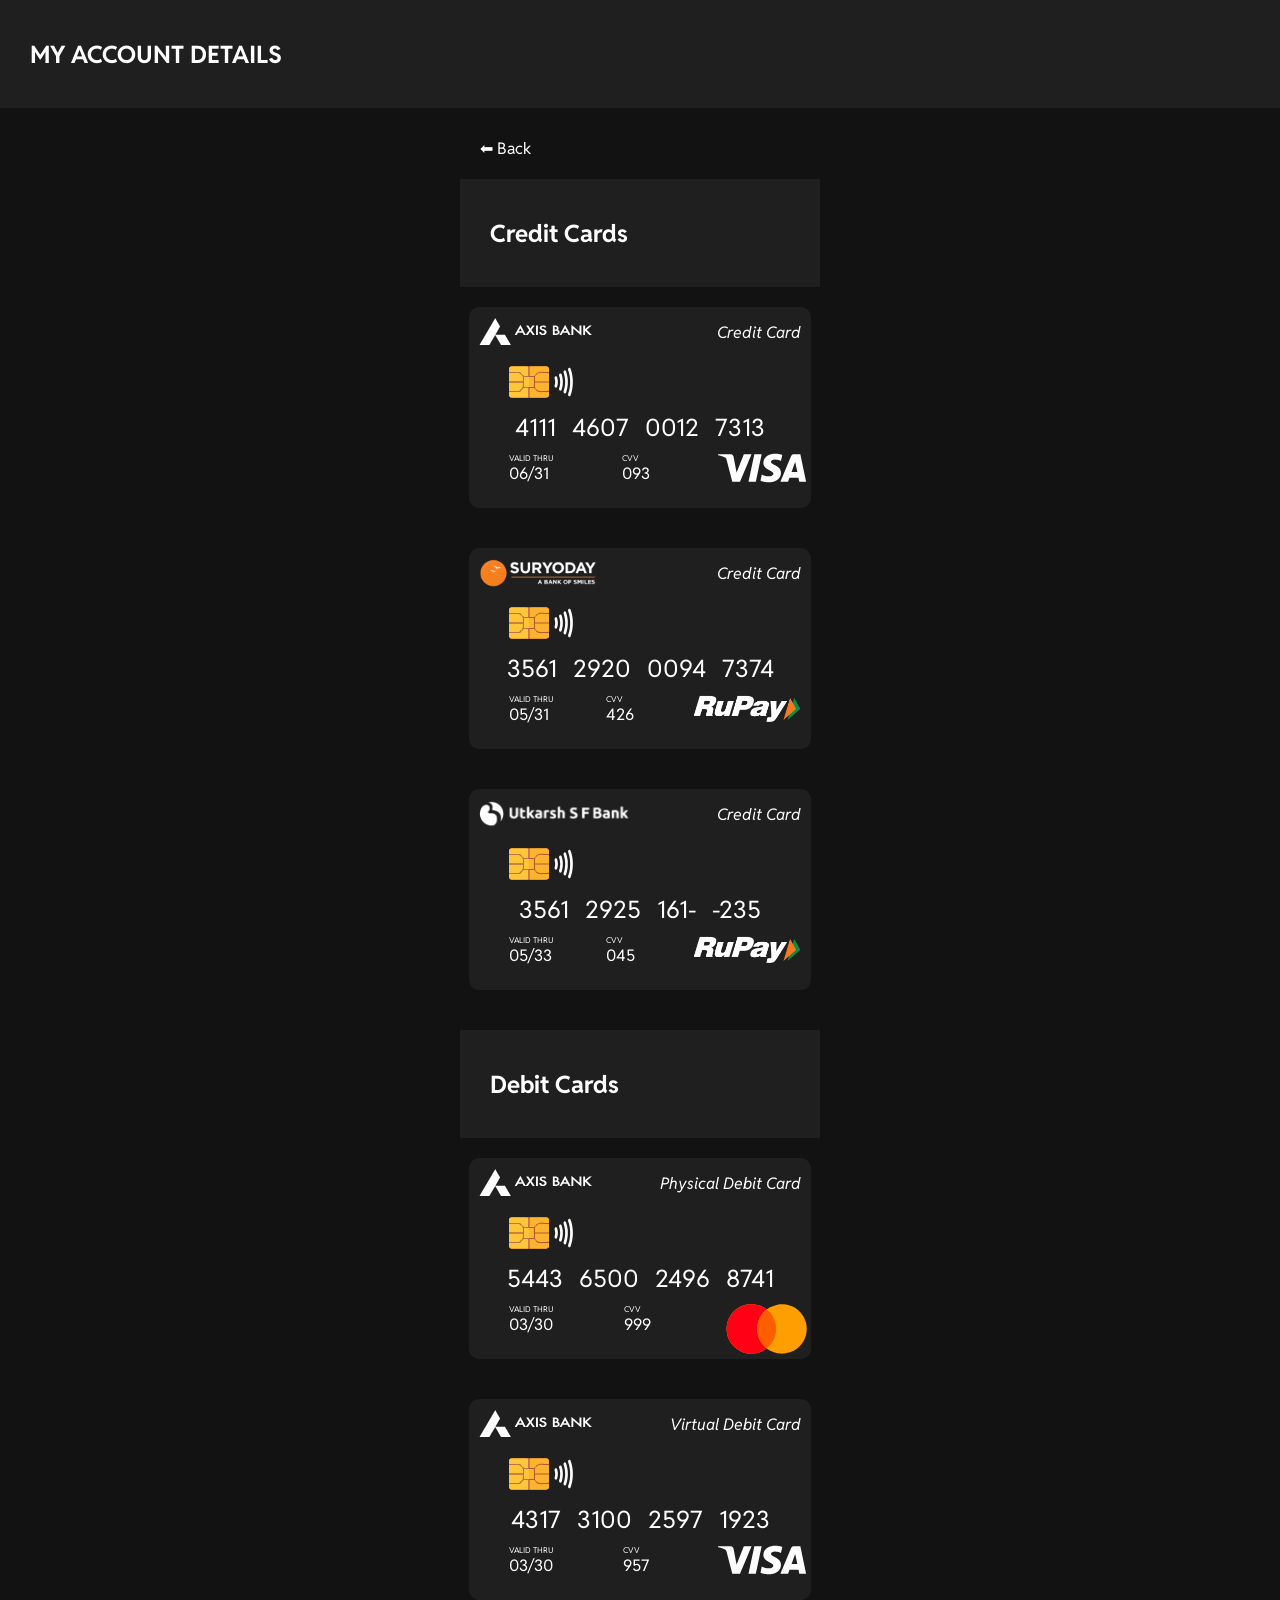
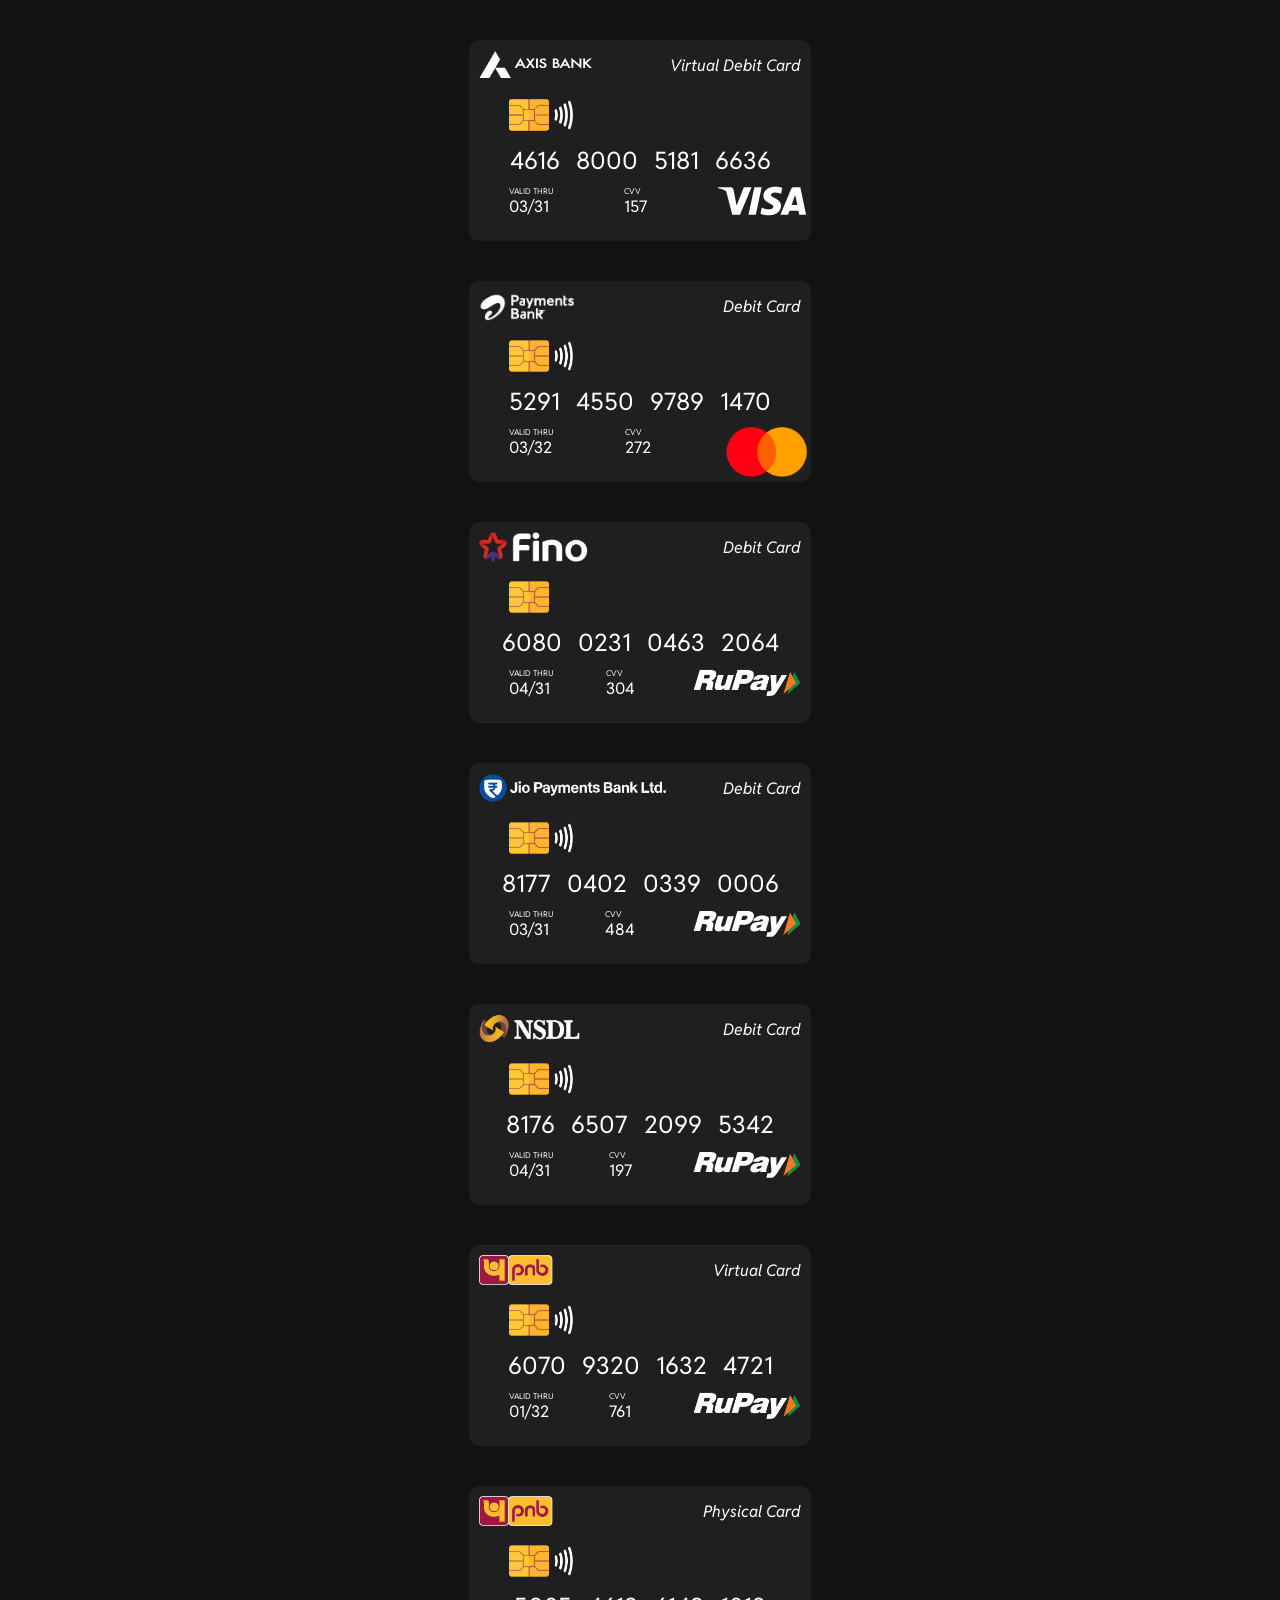
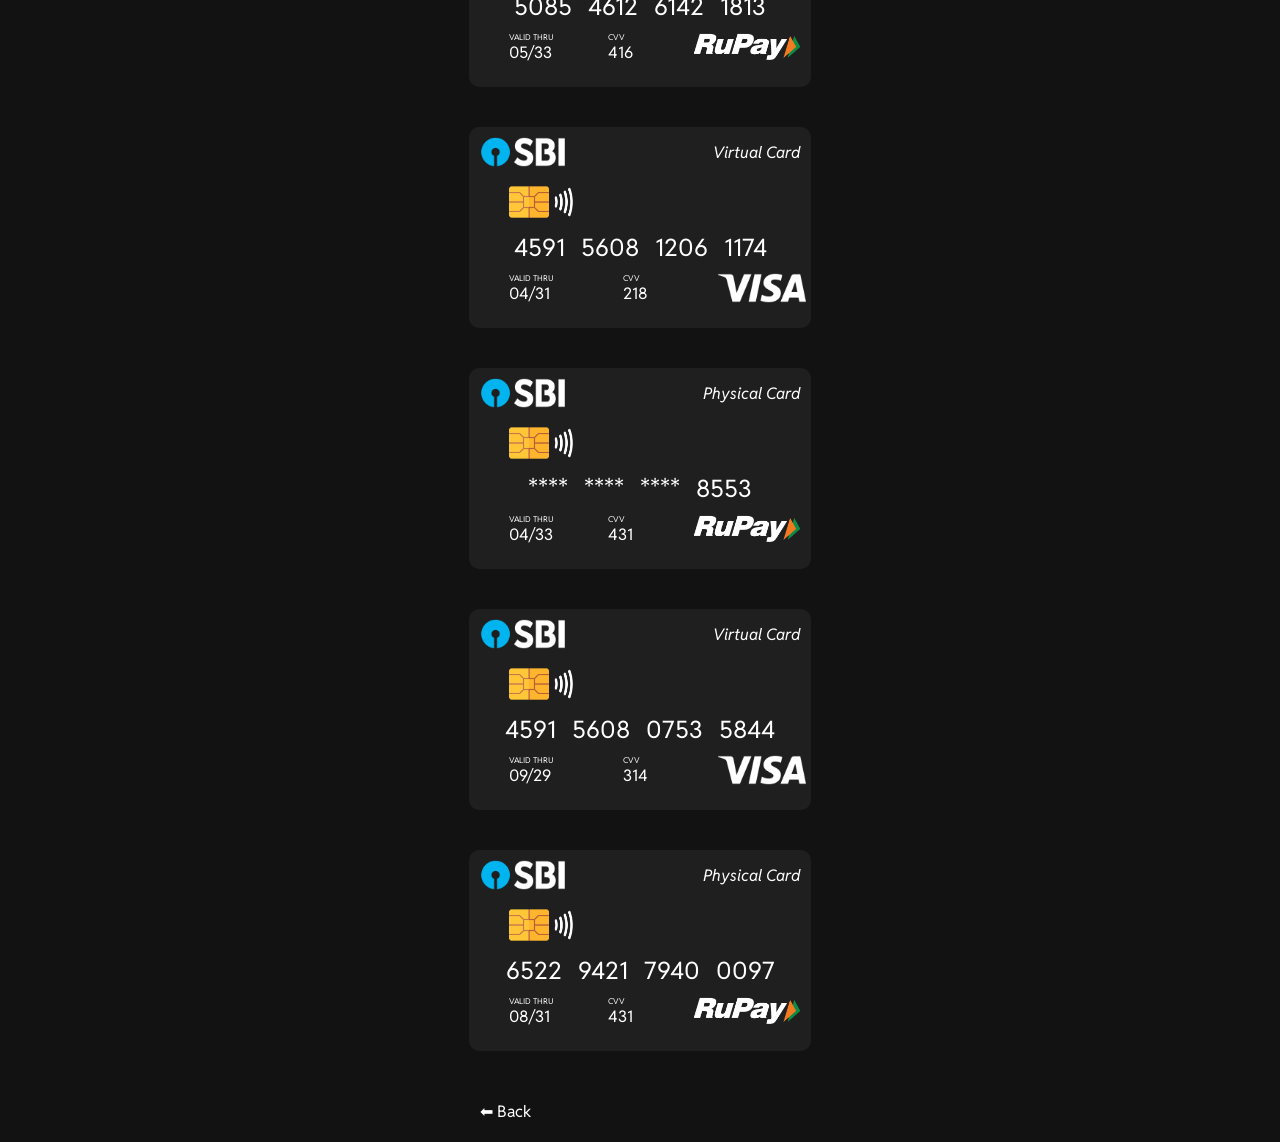
==== debit.html @ 29caac59 "Add files via upload" ====
<!DOCTYPE html>
<html lang="en">
<head>
    <meta charset="UTF-8">
    <meta name="viewport" content="width=device-width, initial-scale=1.0">
    <title>My Debit Cards</title>
    <link rel="stylesheet" href="style.css">
</head>
<body>
   <header>
        <div>
            <h2>MY ACCOUNT DETAILS</h2>
        </div>
        
   </header>
 <main>
      <button class="back-btn" onclick="history.back()">⬅ Back</button>

   <header>
      <div>
         <h2>Credit Cards</h2>
      </div> 
   </header>
  <!--Credit Crads-->
  <!--Axis Bank-->
<div class="card">
        <div class="card-top">
            <img class="bank-logo" src="assets/axis-logo.svg" alt="">
            <p>Credit Card</p>
        </div>
        
        <div class="fox4">
           <img class="chip" src="assets/chip.svg" alt="">
           <img class="contactless" src="assets/contactless.svg" alt="">
        </div>
        <p class="card-no" onclick="copyToClipboard(this)">4111 4607 0012 7313</p>
        
        <div class="fox3">
            <div class="validity">
               <div class="fox1"><p>VALID THRU</p></div>
               <div class="fox2"><p>06/31</p></div> 
            </div>
            <div class="validity2">
               <div class="fox1"><p>CVV</p></div>
               <div class="fox2"><p>093</p></div> 
            </div> 
            <div class="fox7"><img src="assets/visa.svg" alt="img"></div>
        </div>
   </div>
 <!--Suryodoy SF Bank-->
 <div class="card">
        <div class="card-top">
            <img class="bank-logo" src="assets/SSFB-logo.png" alt="">
            <p>Credit Card</p>
        </div>
        
        <div class="fox4">
           <img class="chip" src="assets/chip.svg" alt="">
           <img class="contactless" src="assets/contactless.svg" alt="">
        </div>
        <p class="card-no" onclick="copyToClipboard(this)">3561 2920 0094 7374</p>
        
        <div class="fox3">
            <div class="validity">
               <div class="fox1"><p>VALID THRU</p></div>
               <div class="fox2"><p>05/31</p></div> 
            </div>
            <div class="validity2">
               <div class="fox1"><p>CVV</p></div>
               <div class="fox2"><p>426</p></div> 
            </div> 
            <div class="fox7"><img src="assets/rupay.png" alt="img"></div>
        </div>
   </div>

 <!--Utkarsh SF Bank-->
<div class="card">
        <div class="card-top">
            <img class="bank-logo" src="assets/USFB-logo.png" alt="">
            <p>Credit Card</p>
        </div>
        
        <div class="fox4">
           <img class="chip" src="assets/chip.svg" alt="">
           <img class="contactless" src="assets/contactless.svg" alt="">
        </div>
        <p class="card-no" onclick="copyToClipboard(this)">3561 2925 161- -235</p>
        
        <div class="fox3">
            <div class="validity">
               <div class="fox1"><p>VALID THRU</p></div>
               <div class="fox2"><p>05/33</p></div> 
            </div>
            <div class="validity2">
               <div class="fox1"><p>CVV</p></div>
               <div class="fox2"><p>045</p></div> 
            </div> 
            <div class="fox7"><img src="assets/rupay.png" alt="img"></div>
        </div>
   </div>

  <!--Debit Crads-->
  <header>
      <div>
         <h2>Debit Cards</h2>
      </div> 
   </header>
  <!-- Axis Bank-->   

     <div class="card">
        <div class="card-top">
            <img class="bank-logo" src="assets/axis-logo.svg" alt="">
            <p>Physical Debit Card</p>
        </div>
        <div class="fox4">
           <img class="chip" src="assets/chip.svg" alt="">
           <img class="contactless" src="assets/contactless.svg" alt="">
        </div>
        <p class="card-no" onclick="copyToClipboard(this)">5443 6500 2496 8741</p>
        
        <div class="fox3">
            <div class="validity">
               <div class="fox1"><p>VALID THRU</p></div>
               <div class="fox2"><p>03/30</p></div> 
            </div>
            <div class="validity2">
               <div class="fox1"><p>CVV</p></div>
               <div class="fox2"><p>999</p></div> 
            </div> 
            <div class="fox5"><img src="assets/Mastercard.svg" alt="img"></div>
         </div>
      </div>   

      <div class="card">
        <div class="card-top">
            <img class="bank-logo" src="assets/axis-logo.svg" alt="">
            <p>Virtual Debit Card</p>
        </div>
        
        <div class="fox4">
           <img class="chip" src="assets/chip.svg" alt="">
           <img class="contactless" src="assets/contactless.svg" alt="">
        </div>
        <p class="card-no" onclick="copyToClipboard(this)">4317 3100 2597 1923</p>
        
        <div class="fox3">
            <div class="validity">
               <div class="fox1"><p>VALID THRU</p></div>
               <div class="fox2"><p>03/30</p></div> 
            </div>
            <div class="validity2">
               <div class="fox1"><p>CVV</p></div>
               <div class="fox2"><p>957</p></div> 
            </div> 
            <div class="fox7"><img src="assets/visa.svg" alt="img"></div>
        </div>
   </div>
 <!-- Aiyub Hussain-->
   <div class="card">
        <div class="card-top">
            <img class="bank-logo" src="assets/axis-logo.svg" alt="">
            <p>Virtual Debit Card</p>
        </div>
        
        <div class="fox4">
           <img class="chip" src="assets/chip.svg" alt="">
           <img class="contactless" src="assets/contactless.svg" alt="">
        </div>
        <p class="card-no" onclick="copyToClipboard(this)">4616 8000 5181 6636</p>
        
        <div class="fox3">
            <div class="validity">
               <div class="fox1"><p>VALID THRU</p></div>
               <div class="fox2"><p>03/31</p></div> 
            </div>
            <div class="validity2">
               <div class="fox1"><p>CVV</p></div>
               <div class="fox2"><p>157</p></div> 
            </div> 
            <div class="fox7"><img src="assets/visa.svg" alt="img"></div>
        </div>
   </div>

 <!-- Airtel Payments Bank-->  
   <div class="card">
        <div class="card-top">
            <img class="bank-logo" src="assets/AB.png" alt="">
            <p>Debit Card</p>
        </div>
        <div class="fox4">
           <img class="chip" src="assets/chip.png" alt="">
           <img class="contactless" src="assets/contactless.png" alt="">
        </div>
        <p class="card-no" onclick="copyToClipboard(this)">5291 4550 9789 1470</p>
        
        <div class="fox3">
            <div class="validity">
               <div class="fox1"><p>VALID THRU</p></div>
               <div class="fox2"><p>03/32</p></div> 
            </div>
            <div class="validity2">
               <div class="fox1"><p>CVV</p></div>
               <div class="fox2"><p>272</p></div> 
            </div> 
            <div class="fox5"><img src="assets/Mastercard.png" alt="img"></div>
        </div>
     
   </div>

  <!-- Fino Payments Bank-->

  <div class="card">
        <div class="card-top">
            <img class="bank-logo" src="assets/Fino-logo.png" alt="">
            <p>Debit Card</p>
        </div>
        <div class="fox4">
           <img class="chip" src="assets/chip.png" alt="">
           
        </div>
        <p class="card-no" onclick="copyToClipboard(this)">6080 0231 0463 2064</p>
        
        <div class="fox3">
            <div class="validity">
               <div class="fox1"><p>VALID THRU</p></div>
               <div class="fox2"><p>04/31</p></div> 
            </div>
            <div class="validity2">
               <div class="fox1"><p>CVV</p></div>
               <div class="fox2"><p>304</p></div> 
            </div> 
            <div class="fox7"><img src="assets/rupay.png" alt="img"></div>
        </div>
     
   </div>

 <!-- Jio Payments Bank-->
  <div class="card">
        <div class="card-top">
            <img class="bank-logo" src="assets/JIOPB-logo.png" alt="">
            <p>Debit Card</p>
        </div>
        <div class="fox4">
           <img class="chip" src="assets/chip.png" alt="">
           <img class="contactless" src="assets/contactless.png" alt="">
        </div>
        <p class="card-no" onclick="copyToClipboard(this)">8177 0402 0339 0006</p>
        
        <div class="fox3">
            <div class="validity">
               <div class="fox1"><p>VALID THRU</p></div>
               <div class="fox2"><p>03/31</p></div> 
            </div>
            <div class="validity2">
               <div class="fox1"><p>CVV</p></div>
               <div class="fox2"><p>484</p></div> 
            </div> 
            <div class="fox7"><img src="assets/rupay.svg" alt="img"></div>
        </div>
     
   </div>
 <!-- NSDL Payments Bank-->
   <div class="card">
        <div class="card-top">
            <img class="bank-logo" src="assets/NSDL-logo.png" alt="">
            <p>Debit Card</p>
        </div>
        <div class="fox4">
           <img class="chip" src="assets/chip.png" alt="">
           <img class="contactless" src="assets/contactless.png" alt="">
        </div>
        <p class="card-no" onclick="copyToClipboard(this)">8176 6507 2099 5342</p>
        
        <div class="fox3">
            <div class="validity">
               <div class="fox1"><p>VALID THRU</p></div>
               <div class="fox2"><p>04/31</p></div> 
            </div>
            <div class="validity2">
               <div class="fox1"><p>CVV</p></div>
               <div class="fox2"><p>197</p></div> 
            </div> 
            <div class="fox7"><img src="assets/rupay.svg" alt="img"></div>
        </div>
     
   </div>

  <!-- Punjab National Bank-->
 <div class="card">
        <div class="card-top">
            <img class="bank-logo" src="assets/PNB-logo.png" alt="">
            <p>Virtual Card</p>
        </div>
        
        <div class="fox4">
           <img class="chip" src="assets/chip.png" alt="">
           <img class="contactless" src="assets/contactless.png" alt="">
        </div>
        <p class="card-no" onclick="copyToClipboard(this)">6070 9320 1632 4721</p>
        
        <div class="fox3">
            <div class="validity">
               <div class="fox1"><p>VALID THRU</p></div>
               <div class="fox2"><p>01/32</p></div> 
            </div>
            <div class="validity2">
               <div class="fox1"><p>CVV</p></div>
               <div class="fox2"><p>761</p></div> 
            </div> 
            <div class="fox7"><img src="assets/rupay.png" alt="img"></div>
        </div>
    </div>

    <div class="card">
        <div class="card-top">
            <img class="bank-logo" src="assets/PNB-logo.png" alt="">
            <p>Physical Card</p>
        </div>
        <div class="fox4">
           <img class="chip" src="assets/chip.png" alt="">
           <img class="contactless" src="assets/contactless.png" alt="">
        </div>
        <p class="card-no" onclick="copyToClipboard(this)">5085 4612 6142 1813</p>
        
        <div class="fox3">
            <div class="validity">
               <div class="fox1"><p>VALID THRU</p></div>
               <div class="fox2"><p>05/33</p></div> 
            </div>
            <div class="validity2">
               <div class="fox1"><p>CVV</p></div>
               <div class="fox2"><p>416</p></div> 
            </div> 
            <div class="fox7"><img src="assets/rupay.png" alt="img"></div>
        </div>
     
   </div>

 <!-- State Bank Of India Farijul-->

 <div class="card">
        <div class="card-top">
            <img class="bank-logo" src="assets/sbi-logo.png" alt="">
            <p>Virtual Card</p>
        </div>
        <div class="fox4">
           <img class="chip" src="assets/chip.png" alt="">
           <img class="contactless" src="assets/contactless.png" alt="">
        </div>
        <p class="card-no" onclick="copyToClipboard(this)">4591 5608 1206 1174</p>
        
        <div class="fox3">
            <div class="validity">
               <div class="fox1"><p>VALID THRU</p></div>
               <div class="fox2"><p>04/31</p></div> 
            </div>
            <div class="validity2">
               <div class="fox1"><p>CVV</p></div>
               <div class="fox2"><p>218</p></div> 
            </div> 
            <div class="fox6"><img src="assets/visa.png" alt="img"></div>
        </div>
     
    </div>

    <div class="card">
        <div class="card-top">
            <img class="bank-logo" src="assets/sbi-logo.png" alt="">
            <p>Physical Card</p>
        </div>
        <div class="fox4">
           <img class="chip" src="assets/chip.png" alt="">
           <img class="contactless" src="assets/contactless.png" alt="">
        </div>
        <p class="card-no" onclick="copyToClipboard(this)">**** **** **** 8553</p>
        
        <div class="fox3">
            <div class="validity">
               <div class="fox1"><p>VALID THRU</p></div>
               <div class="fox2"><p>04/33</p></div> 
            </div>
            <div class="validity2">
               <div class="fox1"><p>CVV</p></div>
               <div class="fox2"><p>431</p></div> 
            </div> 
            <div class="fox6"><img src="assets/rupay.png" alt="img"></div>
        </div>
   </div>

 <!-- State Bank Of India Muchalima-->

<div class="card">
        <div class="card-top">
            <img class="bank-logo" src="assets/sbi-logo.png" alt="">
            <p>Virtual Card</p>
        </div>
        <div class="fox4">
           <img class="chip" src="assets/chip.png" alt="">
           <img class="contactless" src="assets/contactless.png" alt="">
        </div>
        <p class="card-no" onclick="copyToClipboard(this)">4591 5608 0753 5844</p>
        
        <div class="fox3">
            <div class="validity">
               <div class="fox1"><p>VALID THRU</p></div>
               <div class="fox2"><p>09/29</p></div> 
            </div>
            <div class="validity2">
               <div class="fox1"><p>CVV</p></div>
               <div class="fox2"><p>314</p></div> 
            </div> 
            <div class="fox6"><img src="assets/visa.png" alt="img"></div>
        </div>
     
    </div>

    <div class="card">
        <div class="card-top">
            <img class="bank-logo" src="assets/sbi-logo.png" alt="">
            <p>Physical Card</p>
        </div>
        <div class="fox4">
           <img class="chip" src="assets/chip.png" alt="">
           <img class="contactless" src="assets/contactless.png" alt="">
        </div>
        <p class="card-no" onclick="copyToClipboard(this)">6522 9421 7940 0097</p>
        
        <div class="fox3">
            <div class="validity">
               <div class="fox1"><p>VALID THRU</p></div>
               <div class="fox2"><p>08/31</p></div> 
            </div>
            <div class="validity2">
               <div class="fox1"><p>CVV</p></div>
               <div class="fox2"><p>431</p></div> 
            </div> 
            <div class="fox6"><img src="assets/rupay.png" alt="img"></div>
        </div>
   </div>   

   <button class="back-btn" onclick="history.back()">⬅ Back</button>
 </main>


   

    <script src="script.js"></script>
    
</body>
</html>
---- style.css ----
@import url('https://fonts.googleapis.com/css2?family=Oswald:wght@200..700&family=Reddit+Sans:ital,wght@0,200..900;1,200..900&family=Ubuntu:ital,wght@0,300;0,400;0,500;0,700;1,300;1,400;1,500;1,700&display=swap');

* {
    padding: 0;
    margin: 0;
    font-family: "Reddit Sans", sans-serif;
    box-sizing: border-box;
}

/* Define color variables */
:root {
    --primary-color: #1f1f1f;
    --secondary-color: #03dac5;
    --text-color: #ffffff;
    --background-color: #121212;
}
body{
    background-color: var(--background-color);
}

main {
    
    width: 360px;
    margin: auto;
    display: block;
    justify-content: center;
     
}

header{
    background-color: var(--primary-color);
    color: #ffffff;
    height: 12vh;
    display: flex;
    margin: 1vh;
    width: 100%;
    justify-content: space-between;
    align-items: center;
    padding: 30px;
    margin-top: 0;
    margin-left: 0;
    margin-bottom: 20px;
    
}

header div img {
    height: 50px;
    border-radius: 50%;
    /*box-shadow: 0px 0px 5px 0px rgba(255, 255, 255, 0.8); /* White glow effect */
    object-fit: cover; /* Ensures the image fits well */
    background-color: white; /* Helps blend with the glow */
    
}


.fox4{
    display: flex;
    justify-content: flex-start;
    margin: 5px 40px 0 40px;
}
.bank-logo{
    margin: 10px;
    height: 30px;
}
.contactless {
    width: 30px;
}
.chip{
    width: 40px;
}
.card-no{
    font-size: 1.5em;
    color: #ffffff;
    display: flex;
    justify-content: center;
    word-spacing: 10px ;
    margin-top: 10px;
}

.validity{
    display: block;
    margin-left: 40px;
}
.validity2{
    display: block;
    margin-left: 0px;
}

.fox3{
    display: flex;
    margin-top: 10px;
    justify-content: space-between;
    align-items: top;
}    
.fox1{
    color: #ffffff;
    font-size: 0.5em;
    
}
.fox2{
    color: #ffffff;
}
.fox5 img{
    height: 50px;
    margin-left: 0px;
}

.card{
    width: 95%;
    aspect-ratio: 410/230;
    background: #1F1F1F;
    border-radius: 10px;
    margin: auto;
    margin-bottom: 40px;
    opacity: 0;
  transform: translateY(50px);
  animation: slideUpCard 0.5s ease-out forwards;
}


.card2{
    width: 95%;
    aspect-ratio: 410/230;
    background: linear-gradient(to right, #2f00ff,#5936f8, #2f00ff);
    border-radius: 10px;
    margin: auto;
    margin-bottom: 40px;
    opacity: 0;
  transform: translateY(50px);
  animation: slideUpCard 0.5s ease-out forwards;
}
.fox6 img{
    height: 30px;
    margin-right: 5px;
    margin-bottom: 20px ;
}

.card3{
    width: 95%;
    aspect-ratio: 410/230;
    background: linear-gradient(to right, #9F1945,#bb1d52, #9F1945);
    border-radius: 10px;
    margin: auto;
    margin-bottom: 40px;
    opacity: 0;
  transform: translateY(50px);
  animation: slideUpCard 0.5s ease-out forwards;

}
.fox7 img{
    height: 30px;
    margin-right: 5px;
    margin-bottom: 20px ;
}


.card4{
    width: 95%;
    aspect-ratio: 410/230;
    background: linear-gradient(to right, #991A51,#be3a73, #991A51);
    border-radius: 10px;
    margin: auto;
    margin-bottom: 40px;
    opacity: 0;
   transform: translateY(50px);
   animation: slideUpCard 0.5s ease-out forwards;
}

.card5{
    width: 95%;
    aspect-ratio: 410/230;
    background: linear-gradient(to right,  #991A51,#be3a73, #991A51);
    border-radius: 10px;
    margin: auto;
    margin-bottom: 40px;
    opacity: 0;
   transform: translateY(50px);
   animation: slideUpCard 0.5s ease-out forwards;
   animation-delay: 0.2s; /* optional: slight delay for staggered effect */

}

.card6{
    width: 95%;
    aspect-ratio: 410/230;
    background: linear-gradient(to right, #2f00ff,#5936f8, #2f00ff);
    border-radius: 10px;
    margin: auto;
    margin-bottom: 40px;
    opacity: 0;
  transform: translateY(50px);
  animation: slideUpCard 0.5s ease-out forwards;
  animation-delay: 0.2s;
}

.card7{
    width: 95%;
    aspect-ratio: 410/230;
    background: linear-gradient(to right, #9F1945,#bb1d52, #9F1945);
    border-radius: 10px;
    margin: auto;
    margin-bottom: 40px;
    opacity: 0;
  transform: translateY(50px);
  animation: slideUpCard 0.5s ease-out forwards;
  animation-delay: 0.2s;

}

@keyframes slideUpCard {
    to {
      opacity: 1;
      transform: translateY(0);
    }
}





.account-input::-webkit-outer-spin-button,
.account-input::-webkit-inner-spin-button {
    -webkit-appearance: none; /* Chrome, Safari, Edge */
    margin: 0;
}

.main-btn{
    width: 95%;
    height: 130px;
    color: #ffffff;
    background-color: #1F1F1F;
    border-radius: 15px;
    margin: auto;
    margin-bottom: 20px;
    display: flex;
    justify-content: center;
    align-items: center;
}

.main-btn:hover {
    background-color: #272728;
}

.main-btn {
    opacity: 0;
    transform: translateY(50px);
    animation: slideUp 0.8s ease-out forwards;
}
  
  /* Delay for the second button */
.main-btn:nth-child(2) {
    animation-delay: 0.1s;
}
.main-btn:nth-child(3) {
    animation-delay: 0.2s;
}

  
@keyframes slideUp {
    to {
      opacity: 1;
      transform: translateY(0);
    }
}

  

.main-btn h2{
    justify-content: center;
    align-items: center;

}

.bank-btn{
    display: flex;
    justify-content: center;
    align-items: center;
}

.bank-btn img{
    height: 50px;
}

#bank-ab{
    background-color: #991A51;
    margin: auto;
    margin-bottom: 20px;
    width: 95%;
    height: 150px;
    border-radius: 15px;
    transform: translateX(-100px);
    animation-delay: 0s;
}
#bank-apb{
    background-color: #DA2127;
    margin: auto;
    margin-bottom: 20px;
    width: 95%;
    height: 150px;
    border-radius: 15px;
    transform: translateX(100px);
  animation-delay: 0s;
}
#bank-sbi{
    background-color: #5936f8;
    margin: auto;
    margin-bottom: 20px;
    width: 95%;
    height: 150px;
    border-radius: 15px;
    transform: translateX(-100px);
  animation-delay: 0s;

}
#bank-pnb{
    background-color: #9F1945;
    margin: auto;
    margin-bottom: 20px;
    width: 95%;
    height: 150px;
    border-radius: 15px;
    transform: translateX(100px);
  animation-delay: 0s;
}
.bank-btn {
    opacity: 0;
    animation: slideIn 0.5s ease-out forwards;
}

@keyframes slideIn {
    to {
      transform: translateX(0);
      opacity: 1;
    }
}

.back-btn {
    padding: 10px 20px;
    background-color: #121212;
    color: white;
    border: none;
    cursor: pointer;
    font-size: 16px;
    margin-bottom: 10px;
   /* transform: translateY(50px);
  animation: slideUpCard 0.8s ease-out forwards;
  animation-delay: 0.2s; */ 
}

.card-top{
    display: flex;
    justify-content: space-between;
    align-items: center;
    padding-right: 10px;
    color: #ffffff;
    font-style: italic;
}

.pb-card{
    width: 95%;
    background-color: #1f1f1f;
    border-radius: 10px;
    padding: 20px;
    margin: auto;
    margin-bottom: 20px;
    opacity: 0;
  transform: translateY(50px);
  animation: slideUpCard 0.8s ease-out forwards;
    
}
.pb-card-2{
    width: 95%;
    background-color: #1f1f1f;
    border-radius: 10px;
    padding: 20px;
    margin: auto;
    margin-bottom: 20px;
    opacity: 0;
  transform: translateY(50px);
  animation: slideUpCard 0.8s ease-out forwards;
  animation-delay: 0.2s;
    
}

.details{
    color: #ffffff;
    display: flex;
    justify-content: space-between;
    margin-top: 20px;
}

.bank-name{
    color: #ffffff;
    display: flex;
    margin: 0;
    justify-content: center;
    margin-bottom: 20px;
}




/*for responsivenes*/
@media (max-width: 900px) {
    body {
      font-size: 0.7em;
    }   

}
  
@media (max-width: 825px) {
    body {
        font-size: 1em;
    }

    main {
        display: block;
    }

}
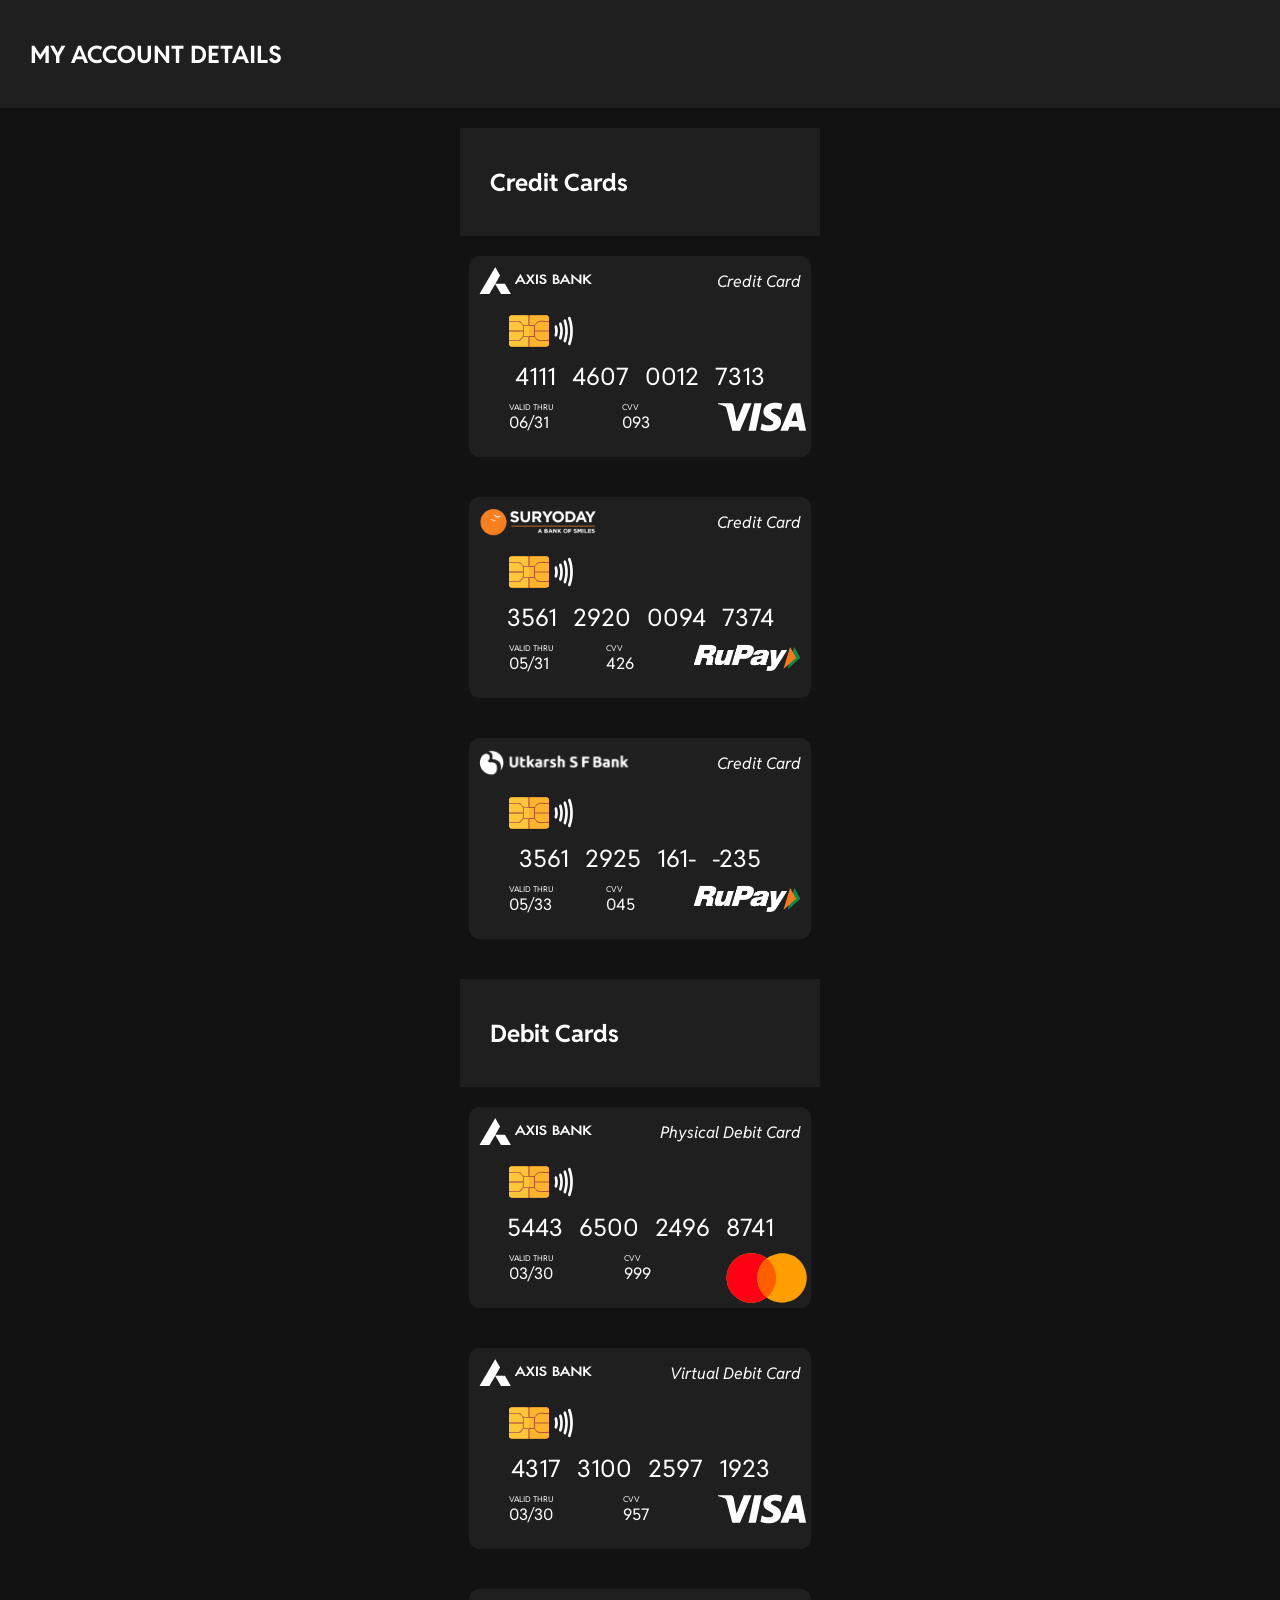
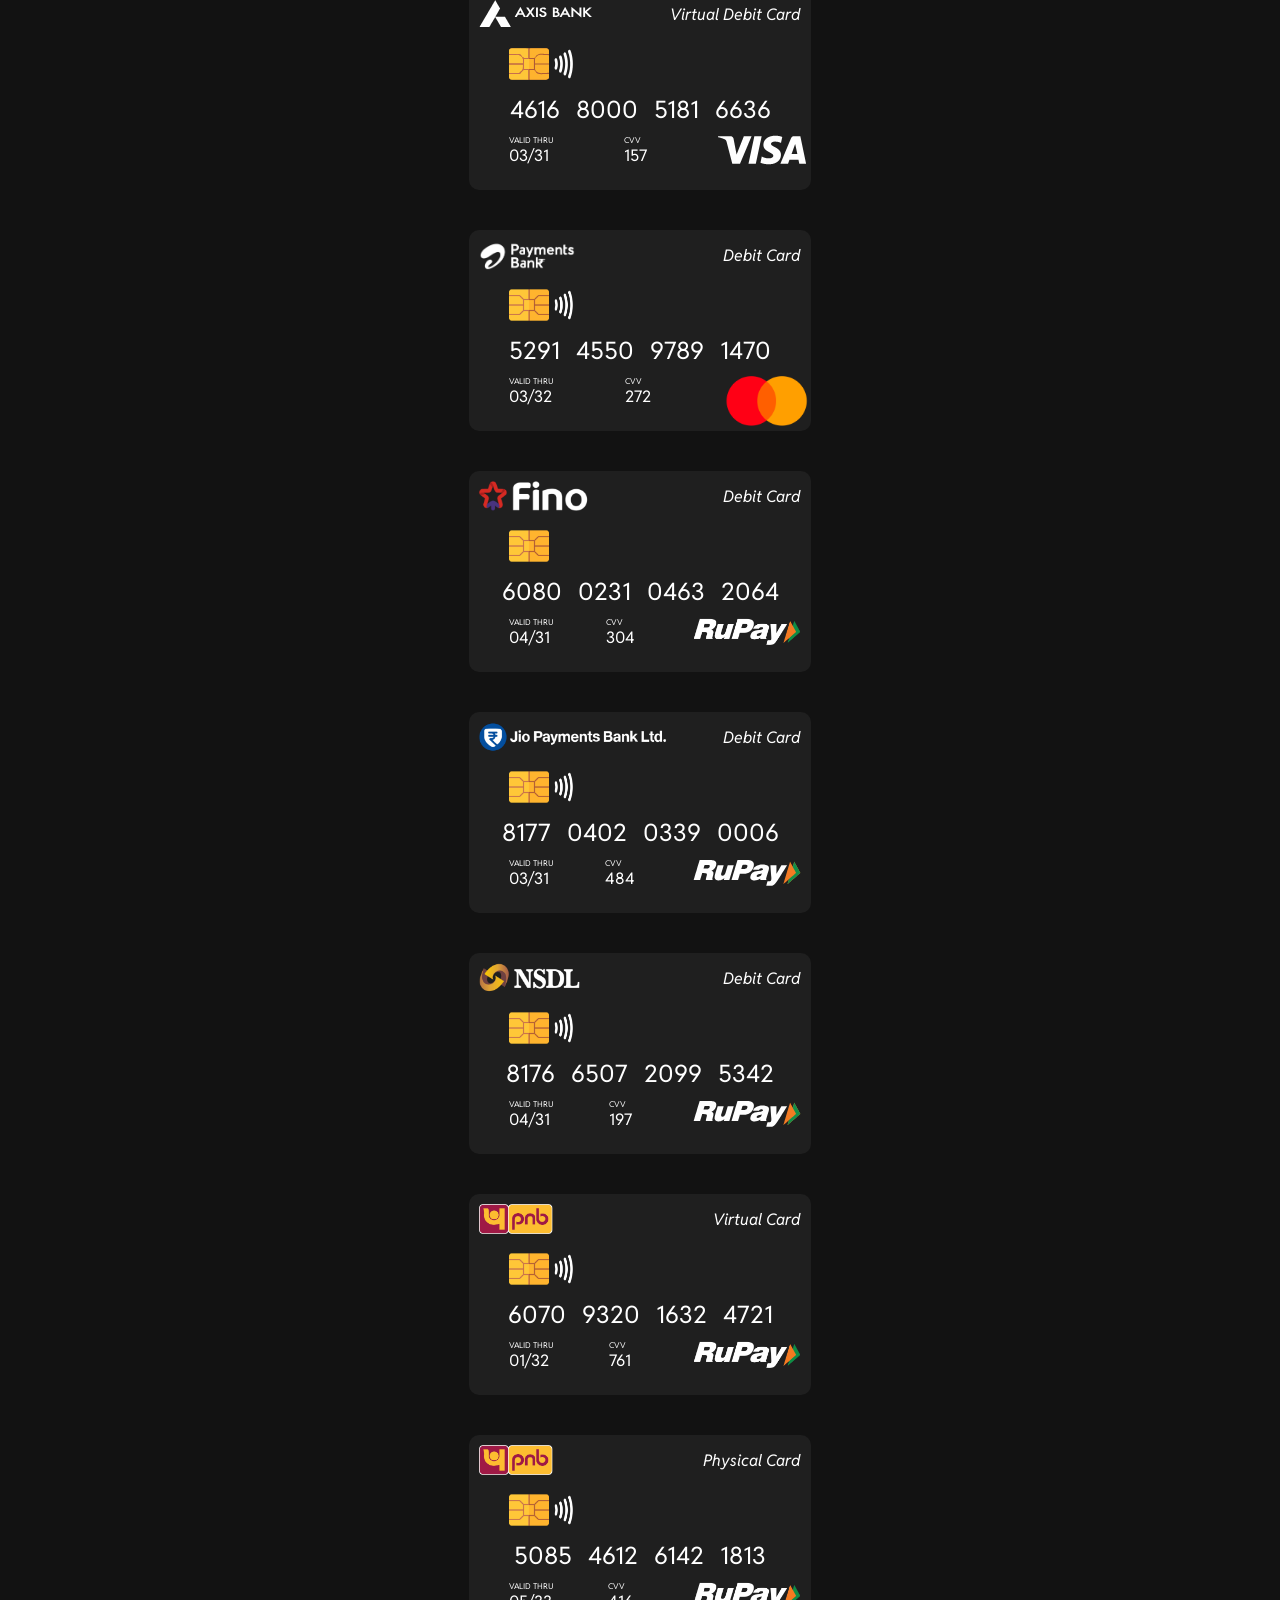
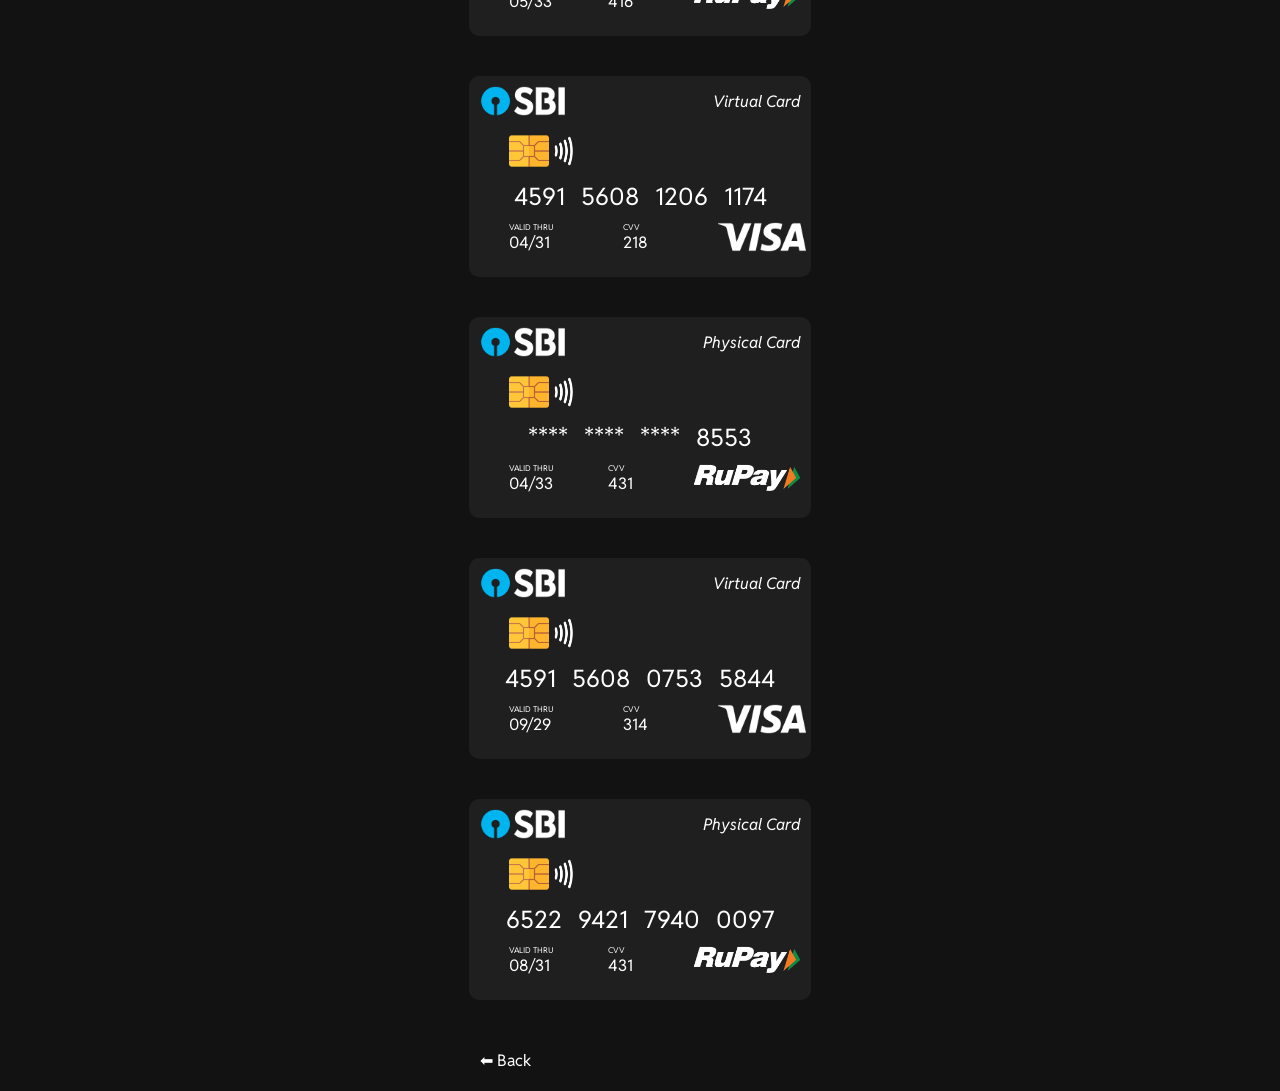
==== commit 729f32fb: "debit.html" ====
--- a/debit.html
+++ b/debit.html
@@ -14,7 +14,7 @@
         
    </header>
  <main>
-      <button class="back-btn" onclick="history.back()">⬅ Back</button>
+     <!-- <button class="back-btn" onclick="history.back()">⬅ Back</button> -->
 
    <header>
       <div>
@@ -447,4 +447,4 @@
     <script src="script.js"></script>
     
 </body>
-</html>                                                                                                                                                         +</html>                                                                                                                                                         
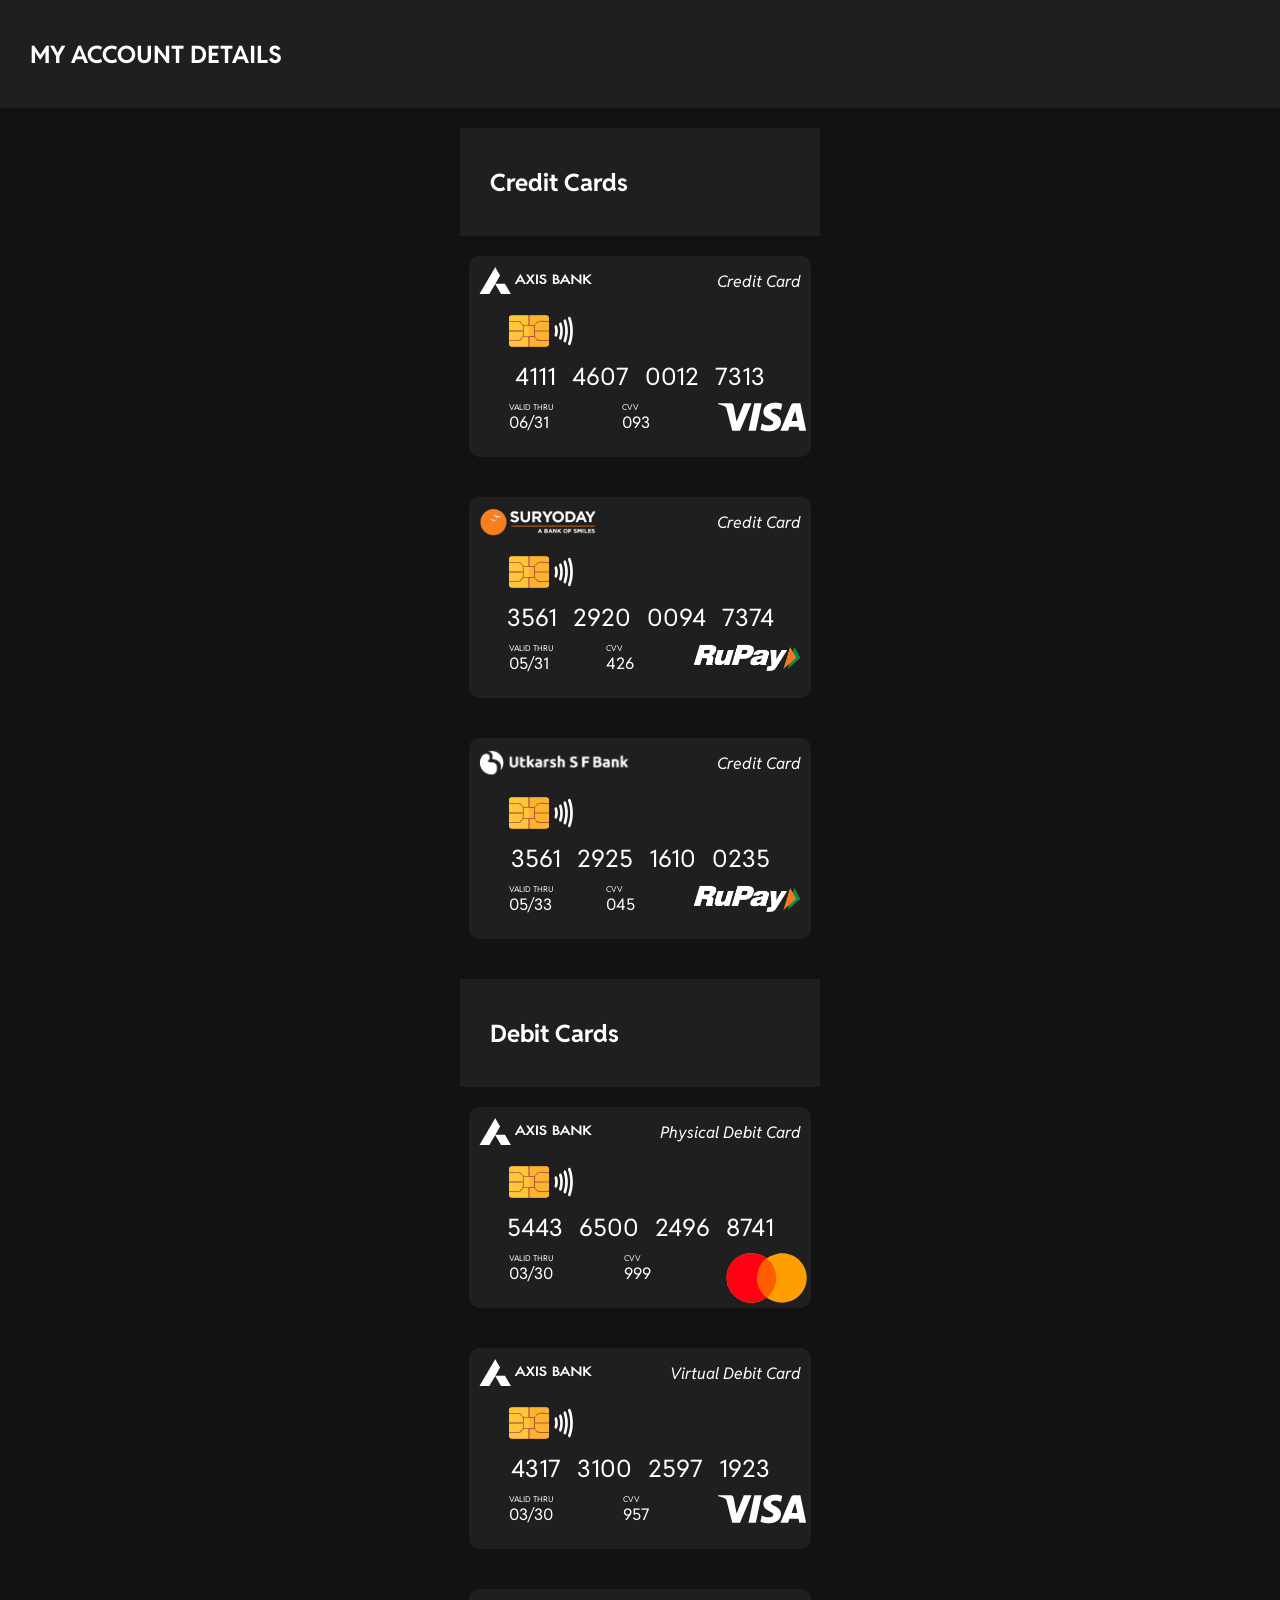
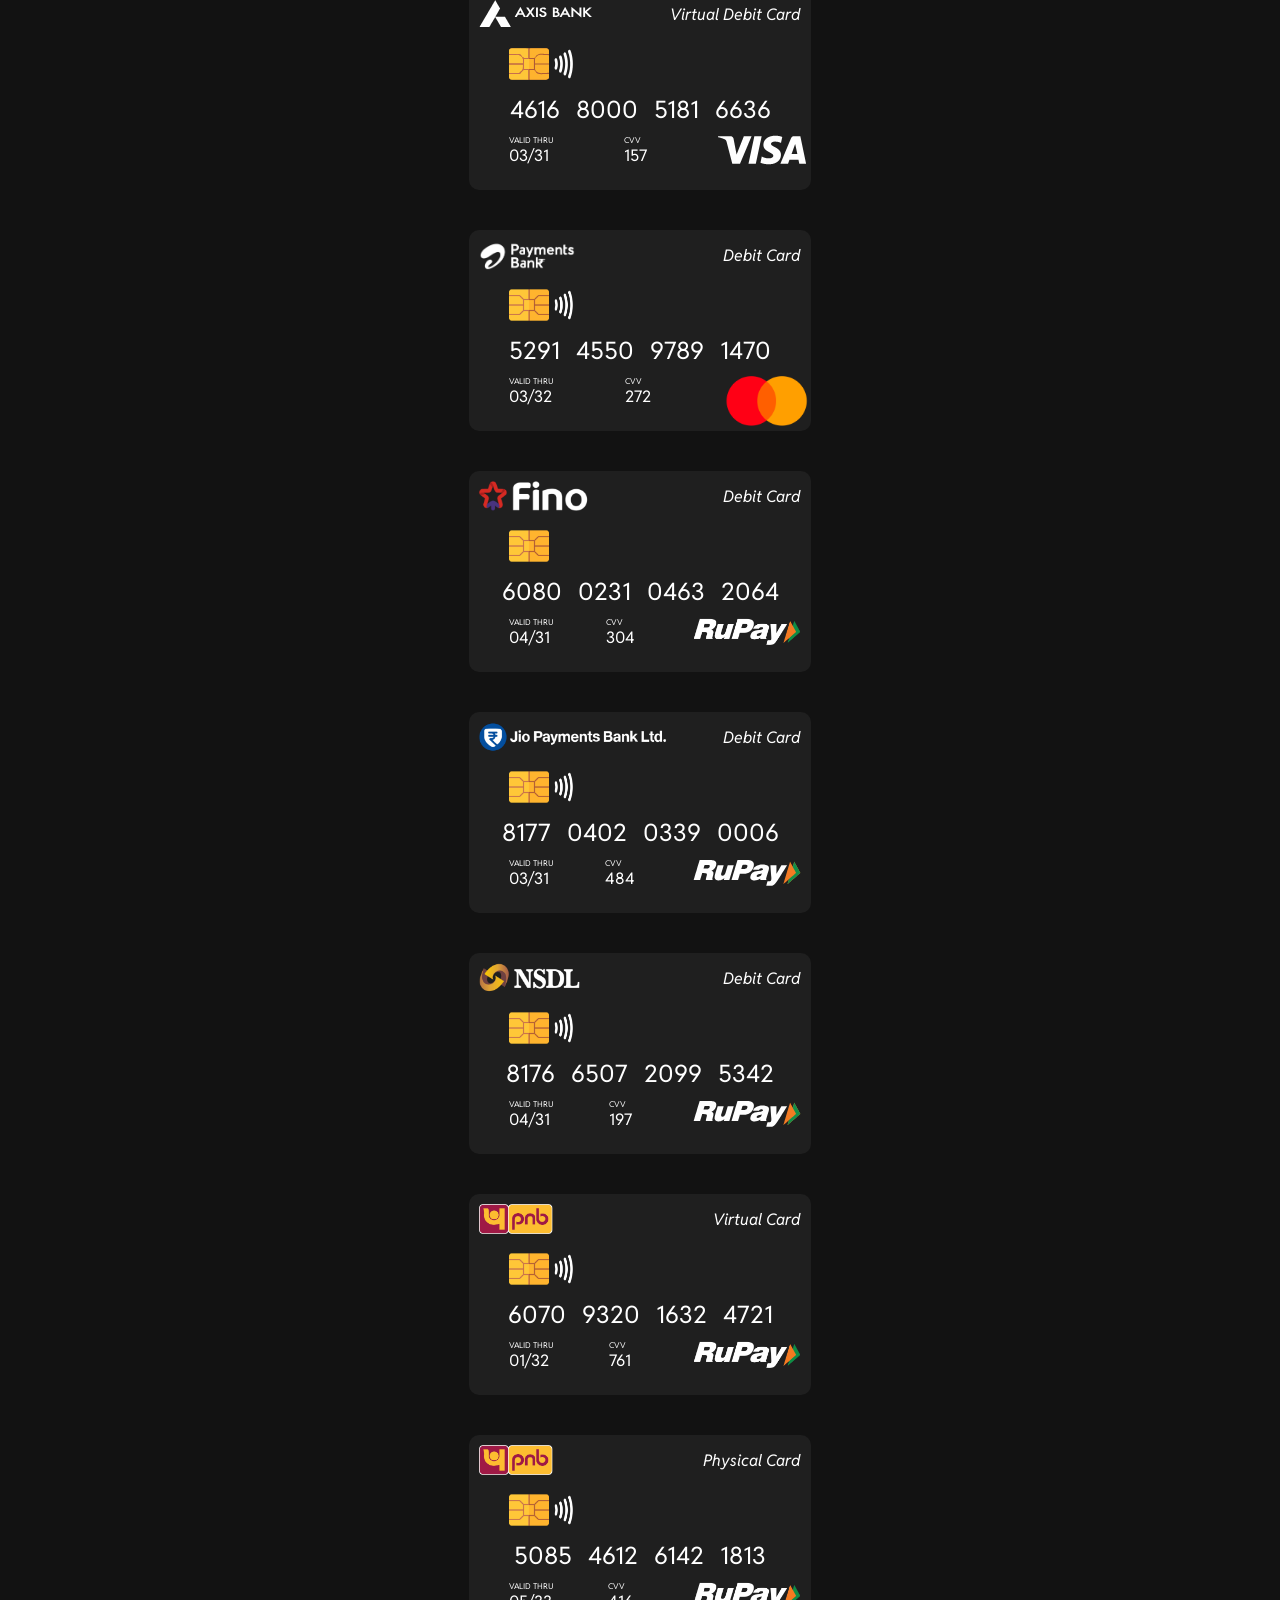
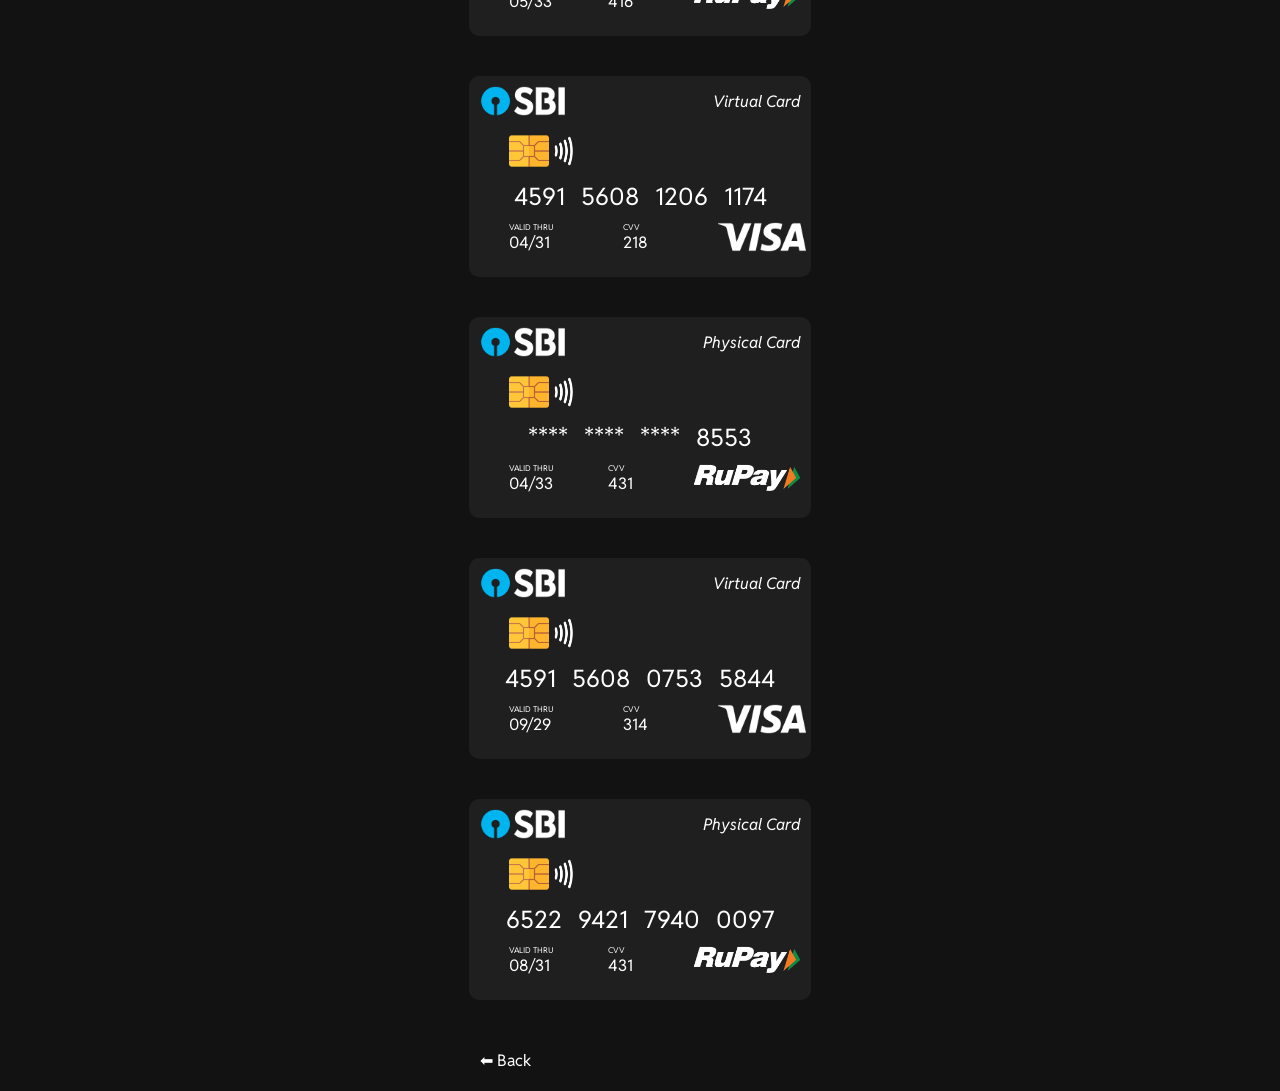
==== commit ef911292: "debit.html" ====
--- a/debit.html
+++ b/debit.html
@@ -84,7 +84,7 @@
            <img class="chip" src="assets/chip.svg" alt="">
            <img class="contactless" src="assets/contactless.svg" alt="">
         </div>
-        <p class="card-no" onclick="copyToClipboard(this)">3561 2925 161- -235</p>
+        <p class="card-no" onclick="copyToClipboard(this)">3561 2925 1610 0235</p>
         
         <div class="fox3">
             <div class="validity">
